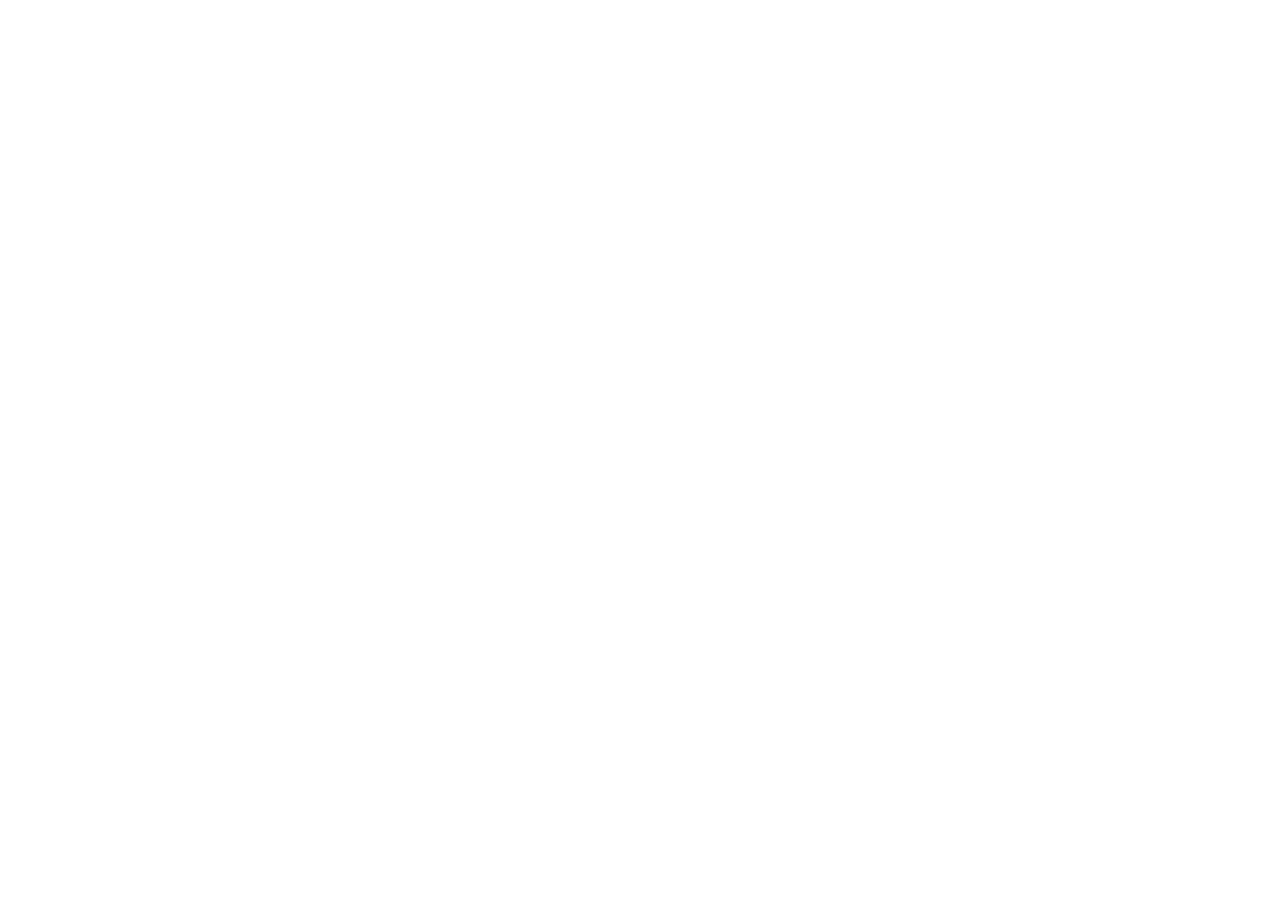
==== FAQS.html @ 1e5dca56 "first commit" ====
<!DOCTYPE html>
<html lang="en">
<head>
    <meta charset="UTF-8">
    <meta name="viewport" content="width=device-width, initial-scale=1.0">
    <title>Document</title>
</head>
<body>
    
</body>
</html>
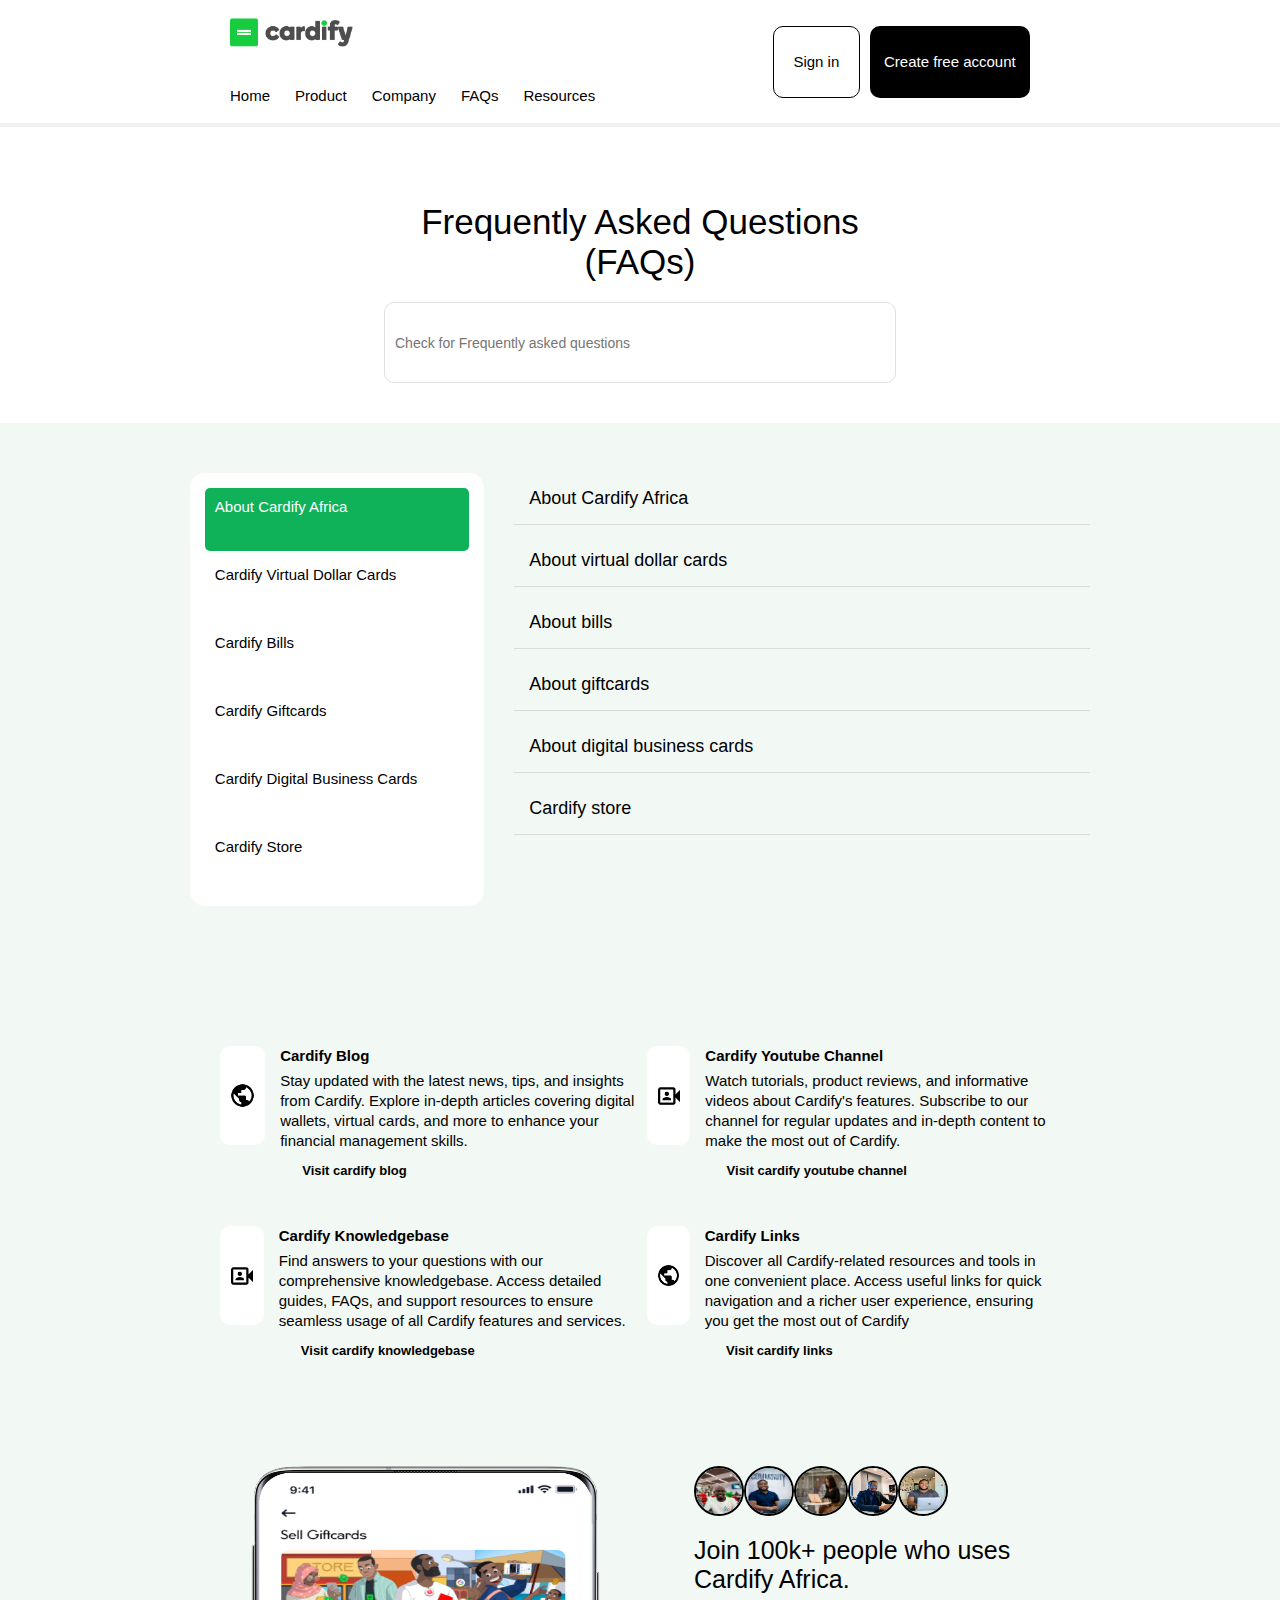
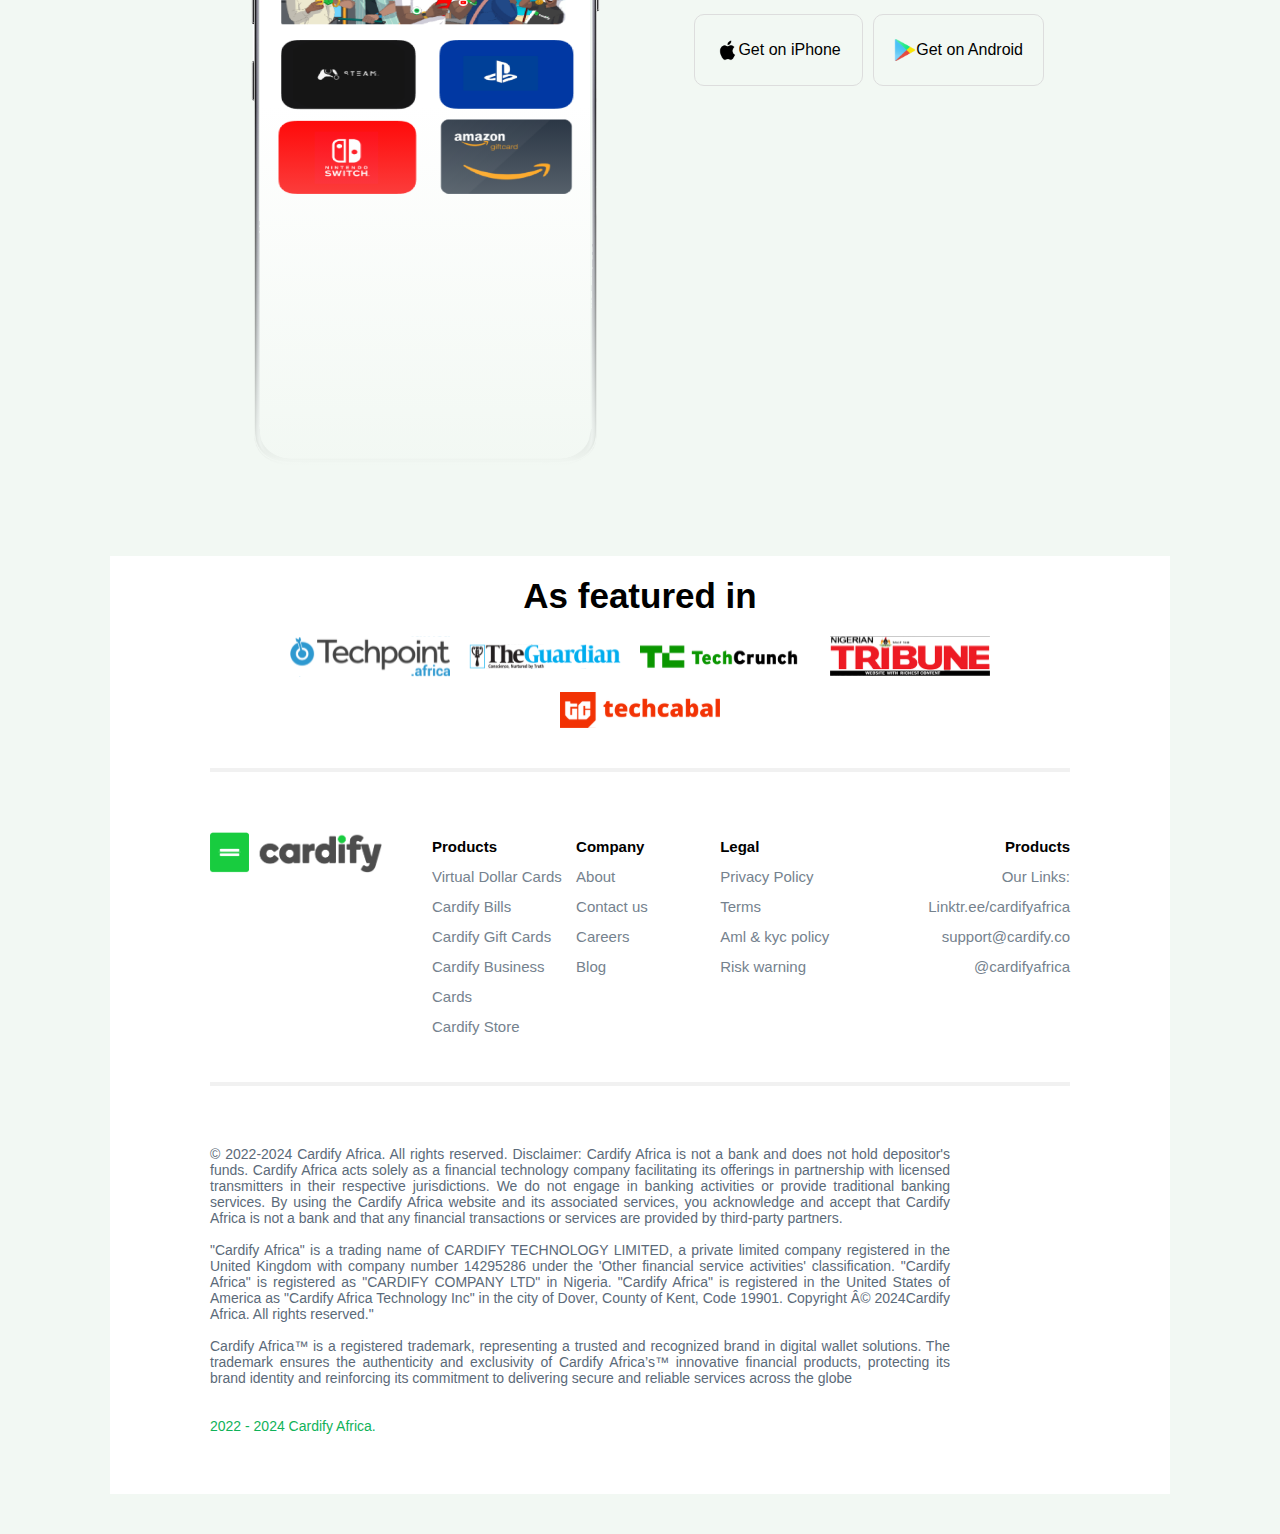
==== commit fb41dc4f: "first commit" ====
--- a/FAQS.html
+++ b/FAQS.html
@@ -1,11 +1,564 @@
 <!DOCTYPE html>
 <html lang="en">
+
 <head>
     <meta charset="UTF-8">
     <meta name="viewport" content="width=device-width, initial-scale=1.0">
-    <title>Document</title>
+    <title>Cardify</title>
+    <link rel="stylesheet" href="FAQS.css">
 </head>
+
 <body>
-    
+    <nav>
+        <div class="logos">
+            <img src="./CardifyLogo.png" alt="">
+            <div class="home">
+                <a href="index.html">Home</a>
+                <div class="dropdown">
+                    <a href="#">Product</a>
+                    <div class="dropdown-content">
+                        <div>
+                            <a href="dollarcard.html">
+                                <div class="dollars">
+                                    <!-- <img src="./float_5_dollar_card.png" alt=""> -->
+                                    <span>Dollar Cards</span>
+                                    Create & fund cards with NGN & USDT
+                                </div>
+                            </a>
+                            <div class="dollars">
+                                <!-- <img src="./float_5_dollar_card.png" alt=""> -->
+                                <span>Bills</span>
+                                Pay bills with NGN & USDT
+                            </div>
+                            <div class="dollars">
+                                <!-- <img src="./float_5_dollar_card.png" alt=""> -->
+                                <span>Gift Cards</span>
+                                Buy & sell unused gift cards
+                            </div>
+                        </div>
+                        <div class="drop2">
+                            <div class="dollars">
+                                <!-- <img src="./float_5_dollar_card.png" alt=""> -->
+                                <span>Digital Cards</span>
+                                Get a digital business card
+                            </div>
+                            <div class="dollars">
+                                <!-- <img src="./float_5_dollar_card.png" alt=""> -->
+                                <span>Cardify Cards</span>
+                                Buy tech gadgets on the go
+                            </div>
+                        </div>
+                    </div>
+
+                </div>
+                <a href="">Company</a>
+                <a href="FAQS.html">FAQs</a>
+                <a href="">Resources</a>
+            </div>
+        </div>
+        <div class="signin">
+            <a class="signin2" href="login.html">Sign in</a>
+            <a class="freeacc" href="register.html">Create free account</a>
+        </div>
+        <div class="lists">
+            <input type="checkbox" id="menuToggle">
+            <label for="menuToggle" class="menu-btn">&#9776;</label>
+            <div class="side-menu">
+                <label for="menuToggle" class="cancel-btn">&times;</label>
+                <ul>
+                    <li><a class="topic" href="index.html">Home</a></li>
+
+                    <li>
+                        <a class="topic" href="#">Product </a>
+                        <ul class="dropdown2">
+                            <a href="dollarcard.html">Dollar Cards</a>
+                            <a href="#">Digital Cards</a>
+                            <a href="#">BIlls</a>
+                            <a href="#">Cardify Store</a>
+                            <a href="#">Gift Cards</a>
+                        </ul>
+                    </li>
+
+                    <li>
+                        <a class="topic" href="#">Company</a>
+                        <ul class="dropdown2">
+                            <a href="#">About Us</a>
+                            <a href="#">Contact Cards</a>
+                            <a href="#">Career</a>
+                        </ul>
+                    </li>
+
+                    <li>
+                        <a class="topic" href="#">Resources</a>
+                    </li>
+
+                    <li><a href="faq.html">FAQ</a></li>
+
+                    <div class="signin1">
+                        <a class="signin3" href="login.html">Sign in</a>
+                        <a class="freeacc2" href="register.html">Create free account</a>
+                    </div>
+                </ul>
+            </div>
+        </div>
+    </nav>
+    <hr>
+    <section class="faq">
+        <p>
+            Frequently Asked Questions (FAQs)
+        </p>
+        <input type="text" placeholder="Check for Frequently asked questions">
+    </section>
+    <section class="accordionall">
+       
+        <div class="aboutcardify">
+            <div class="boxes">About Cardify Africa</div>
+            <div class="boxes2">Cardify Virtual Dollar Cards</div>
+            <div class="boxes2">Cardify Bills</div>
+            <div class="boxes2">Cardify Giftcards</div>
+            <div class="boxes2">Cardify Digital Business Cards</div>
+            <div class="boxes2">Cardify Store</div>
+        </div>
+        <div class="accordion">
+            <div class="accordion-item">
+                <input type="checkbox" id="accordion1">
+                <label for="accordion1" class="accordion-header">About Cardify Africa</label>
+                <hr>
+                <div class="accordion-content">
+                    <p>
+                        <span>What is Cardify Africa?</span> <br> <br>
+                        Cardify Africa is a digital wallet platform designed to help users manage their funds across
+                        various
+                        digital wallets. It aims to simplify spending across different fiat and digital currency
+                        wallets,
+                        offering flexibility and efficiency. Users can access Cardify Africa through its website at
+                        www.cardify.co (with extensions .ng, .africa, .com.ng) or by downloading the app from app stores
+                        by
+                        searching for "Cardify Africa." <br><br>
+                        <span>What products does Cardify Africa offer?</span> <br><br>
+                        Cardify Africa offers a range of products tailored to meet users' financial needs: <br>
+                        Cardify Virtual Dollar Cards: Users can create and fund virtual dollar cards with NGN and USDT,
+                        usable for international online purchases where debit cards are accepted.
+                        Cardify Bills: This system enables users to top up, pay bills, and purchase vouchers using NGN
+                        and
+                        USDT, supporting mobile top-ups, bill payments, and voucher purchases in various currencies.
+                        Cardify Gift Cards: Users can buy and sell unused gift cards on Cardify, using fiat and digital
+                        currencies to purchase digital gift cards usable at stores worldwide or to sell unused ones.
+                        Cardify Digital Business Cards: Simplify connectivity with Cardify Africa's digital business
+                        cards,
+                        allowing users to share their identity effortlessly.
+                        Cardify Store: Users can purchase tech gadgets like smartphones, laptops, AirPods, game
+                        consoles,
+                        and appliances at competitive prices using NGN and USDT. <br> <br>
+                        <span> How can I access Cardify Africa's services?</span> <br><br>
+                        You can access Cardify Africa through its website or by downloading the app from app stores.
+                        Once
+                        registered, you can explore and utilize its various products and services, including virtual
+                        dollar
+                        cards, bill payments, gift card transactions, digital business cards, and gadget purchases.
+                    </p>
+                </div>
+            </div>
+
+            <div class="accordion-item">
+                <input type="checkbox" id="accordion2">
+                <label for="accordion2" class="accordion-header">About virtual dollar cards</label>
+                <hr>
+                <div class="accordion-content">
+                    <p>
+                        <span>FAQs for Cardify Virtual Dollar Cards</span> <br><br>
+                        <span>1. What distinguishes Cardify Virtual Dollar Cards?</span> <br>
+                        Cardify Virtual Dollar Cards stand out as digital debit cards that users can create and fund
+                        with NGN and USDT. Offering basic dollar cards (Mastercard) and standard dollar cards (Visa),
+                        they facilitate international online purchases, ensuring seamless cross-border spending. <br>
+                        <br>
+                        <span>2. How do I obtain and fund Cardify Virtual Dollar Cards?</span> <br>
+                        Acquiring a Cardify Virtual Dollar Card is straightforward: log in to your Cardify Africa
+                        account, access the virtual cards section, and choose the desired card type (basic or standard).
+                        Subsequently, fund your virtual card using your NGN or USDT wallet balance. Once funded, your
+                        virtual card is ready for online transactions. <br><br>
+                        <span>3. Where can I utilize Cardify Virtual Dollar Cards?</span><br>
+                        Cardify Virtual Dollar Cards are widely accepted for international online purchases across
+                        various digital platforms, subscription services, and online stores. Whether shopping on global
+                        websites or subscribing to digital services, Cardify Virtual Dollar Cards ensure a convenient
+                        and secure payment experience. <br><br>
+                        <span>4. What security measures safeguard Cardify Virtual Dollar Cards?</span><br>
+                        Cardify Virtual Dollar Cards are protected by robust security measures, including encryption,
+                        multi-factor authentication, and real-time fraud monitoring. These measures are implemented to
+                        safeguard users' funds and personal information, enhancing security during online transactions.
+                        <br><br>
+                        <span>5. Can I manage and track transactions made with Cardify Virtual Dollar Cards?</span> <br>
+                        Certainly. Cardify Africa offers comprehensive transaction management tools, enabling users to
+                        monitor and track all transactions made with their Virtual Dollar Cards. This transparency
+                        fosters better financial management and enhances user control. <br><br>
+                        <span>6. What does Cardify do?</span> <br>
+                        Cardify is a digital wallet platform that enables users to manage their funds across various
+                        digital wallets. It aims to streamline spending across different fiat and digital currency
+                        wallets, providing flexibility and efficiency in financial transactions. <br><br>
+                        <span>7. Can I get a virtual dollar card in Nigeria?</span> <br>
+                        Yes, Cardify Virtual Dollar Cards are available to users in Nigeria. Users can create and fund
+                        these cards using NGN and USDT, making them a convenient option for cross-border transactions.
+                        <br> <br>
+                        <span>8. Which Nigerian bank has virtual card?</span> <br>
+                        Cardify Virtual Dollar Cards are not affiliated with specific Nigerian banks. They are digital
+                        debit cards provided by Cardify Africa, allowing users to make international online purchases.
+                        <br><br>
+                        <span>9. Top Virtual Dollar Cards in Nigeria?</span> <br>
+                        Cardify Virtual Dollar Cards are among the top choices for users in Nigeria seeking convenient
+                        and secure cross-border spending solutions. <br><br>
+                        <span>10. Which virtual dollar card works in Nigeria?</span> <br>
+                        Cardify Virtual Dollar Cards are designed to work seamlessly in Nigeria, enabling users to make
+                        international online purchases and manage their funds with ease. <br><br>
+                        <span>What virtual card can be funded with USDT?</span> <br>
+                        Cardify Virtual Dollar Cards can be funded with USDT, providing users with the flexibility to
+                        utilize their cryptocurrency holdings for online transactions.
+                    </p>
+                </div>
+            </div>
+
+            <div class="accordion-item">
+                <input type="checkbox" id="accordion3">
+                <label for="accordion3" class="accordion-header">About bills</label>
+                <hr>
+                <div class="accordion-content">
+                    <p>
+                        <span>FAQs for Cardify Bills</span> <br><br>
+                        <span>1. What is Cardify Bills?</span><br>
+                        Cardify Bills is a convenient system that allows users to top up, pay bills, and purchase
+                        vouchers using NGN and USDT. It supports mobile top-ups, bill payments, and voucher purchases in
+                        various currencies, providing users with a flexible financial management solution. <br><br>
+                        <span>2. How do I access Cardify Bills?</span><br>
+                        Accessing Cardify Bills is easy: log in to your Cardify Africa account and navigate to the Bills
+                        section. From there, you can explore the available options for topping up, paying bills, and
+                        purchasing vouchers using your NGN or USDT wallet balance. <br><br>
+                        <span>3. Where can I use Cardify Bills? </span><br>
+                        Cardify Bills enables users to make cross-border payments and transactions, including mobile
+                        top-ups, bill payments, and voucher purchases, using NGN, USD, Ghana Cedis, and other listed
+                        wallets. This flexibility allows users in Nigeria and across Africa to manage their finances
+                        conveniently. <br><br>
+                        <span>4. What security measures protect Cardify Bills transactions?</span><br>
+                        Cardify Bills transactions are safeguarded by stringent security measures, including encryption,
+                        multi-factor authentication, and real-time fraud monitoring. These measures are in place to
+                        ensure the security of users' funds and personal information during financial transactions.
+                        <br><br>
+                        <span>5. Can I track and manage transactions made with Cardify Bills?</span> <br>
+                        Yes, Cardify Africa provides robust transaction management tools, allowing users to monitor and
+                        track all transactions made through Cardify Bills. This transparency empowers users to manage
+                        their finances effectively and keep track of their spending habits. <br><br>
+                        <span>6. What currencies are supported by Cardify Bills?</span> <br>
+                        Cardify Bills supports multiple currencies, including NGN, USD, Ghana Cedis, and other listed
+                        wallets. This broad currency support enables users to make payments and transactions across
+                        different regions and currencies seamlessly.
+                    </p>
+                </div>
+            </div>
+            <div class="accordion-item">
+                <input type="checkbox" id="accordion4">
+                <label for="accordion4" class="accordion-header">About giftcards</label>
+                <hr>
+                <div class="accordion-content">
+                    <p>
+                        <span>FAQs for Cardify Gift Cards</span><br><br>
+                        <span>1. Which gift cards are available in Nigeria?</span> <br>
+                        Cardify Gift Cards offer a variety of digital gift cards that are usable in Nigeria and
+                        worldwide. These include popular options like Amazon, iTunes, Google Play, and more, providing
+                        users with a wide range of choices for their gifting needs. <br><br>
+                        <span>2. Which gift card has the highest value in Nigeria?</span> <br>
+                        The value of gift cards can vary depending on the retailer and denomination. However, gift cards
+                        from major retailers like Amazon, iTunes, and Google Play typically offer higher denominations,
+                        making them popular choices for those seeking gift cards with higher values in Nigeria. <br><br>
+                        <span>3. How can I sell gift cards in Nigeria?</span> <br>
+                        Selling gift cards in Nigeria is easy with Cardify. Simply log in to your Cardify Africa
+                        account, navigate to the Gift Cards section, and follow the prompts to list your gift cards for
+                        sale. Once listed, interested buyers can purchase your gift cards directly through the platform.
+                        <br><br>
+                        <span>4. What is the best website to sell gift cards in Nigeria? </span><br>
+                        Cardify Africa is a leading platform for buying and selling gift cards in Nigeria. With its
+                        user-friendly interface, secure transactions, and competitive rates, it is the preferred choice
+                        for many individuals looking to sell gift cards online in Nigeria. <br><br>
+                        <span>5. How much is a $100 gift card in Nigerian currency?</span> <br>
+                        The value of a $100 gift card in Nigerian currency depends on the current exchange rate. Users
+                        can check the latest exchange rates on Cardify Africa or other currency conversion websites to
+                        determine the equivalent value in Nigerian currency.
+                    </p>
+                </div>
+            </div>
+            <div class="accordion-item">
+                <input type="checkbox" id="accordion5">
+                <label for="accordion5" class="accordion-header">About digital business cards</label>
+                <hr>
+                <div class="accordion-content">
+                    <p>
+                        <span>FAQs for Cardify Business Cards</span> <br><br>
+                        <span>1. What are Cardify Digital Business Cards?</span><br>
+                        Cardify Digital Business Cards are modern alternatives to traditional paper business cards. They
+                        are digital representations of your professional identity, easily shareable via email, text, or
+                        QR code. <br><br>
+                        <span>2. How do Cardify Digital Business Cards work?</span> <br>
+                        With Cardify Digital Business Cards, you can create a personalized digital card with your
+                        contact details, social media links, and company information. You can then share your card with
+                        potential clients or business contacts digitally, allowing for seamless networking and
+                        communication. <br><br>
+                        <span>3. What are the benefits of using Cardify Digital Business Cards?</span><br>
+                        Cardify Digital Business Cards offer several advantages over traditional paper cards, including
+                        eco-friendliness, unlimited sharing capabilities, real-time updates, and multimedia integration
+                        (such as videos and links). <br><br>
+                        <span>4. How can I create my Cardify Digital Business Card?</span> <br>
+                        Creating your Cardify Digital Business Card is simple. Sign up for a Cardify account, choose a
+                        template, customize your card with your information and branding, and save it. Your digital card
+                        is then ready to be shared with others. <br><br>
+                        <span>5. Can I track who views my Cardify Digital Business Card?</span> <br>
+                        Yes, Cardify provides analytics tools that allow you to track who views your digital business
+                        card, how often it's viewed, and which contact details are accessed the most. This valuable data
+                        can help you gauge the effectiveness of your networking efforts. <br><br>
+                        <span>6. Are Cardify Digital Business Cards compatible with all devices?</span> <br>
+                        Yes, Cardify Digital Business Cards are designed to be compatible with all devices, including
+                        smartphones, tablets, laptops, and desktop computers. Recipients can view and save your card on
+                        any device with internet access. <br><br>
+                        <span>7. Can I update my Cardify Digital Business Card after creating it?</span> <br>
+                        Absolutely. One of the main advantages of digital business cards is their ability to be easily
+                        updated. With Cardify, you can edit and update your digital card at any time, ensuring that your
+                        contacts always have access to your most current information. <br><br>
+                        <span>8. Are Cardify Digital Business Cards secure? </span><br>
+                        Yes, Cardify Digital Business Cards are secure. Your information is encrypted and stored
+                        securely on Cardify's servers. Additionally, you have control over who you share your card with,
+                        ensuring that your contact details remain private. <br><br>
+                        <span>9. Can I integrate my Cardify Digital Business Card with my CRM software?</span> <br>
+                        Yes, Cardify offers integration with popular CRM (Customer Relationship Management) software,
+                        allowing you to seamlessly import contact information from your digital business cards into your
+                        CRM system. This streamlines your lead management process and improves efficiency.
+                    </p>
+                </div>
+            </div>
+            <div class="accordion-item">
+                <input type="checkbox" id="accordion6">
+                <label for="accordion6" class="accordion-header">Cardify store</label>
+                <hr>
+                <div class="accordion-content">
+                    <p>
+                        <span>FAQs for Cardify Store</span> <br><br>
+                        <span>1. What is Cardify Store?</span>
+                        Cardify Store is an online marketplace where users can purchase a variety of tech gadgets,
+                        including smartphones, laptops, AirPods, game consoles, and appliances. <br><br>
+                        <span>2. How does Cardify Store work?</span> <br>
+                        Cardify Store allows users to browse through a curated selection of tech gadgets available for
+                        purchase. Users can select the desired items, add them to their cart, and proceed to checkout.
+                        Payment can be made using NGN (Nigerian Naira) or USDT (Tether cryptocurrency) directly within
+                        the app. <br><br>
+                        <span>3. What are the benefits of shopping on Cardify Store?</span><br>
+                        Cardify Store offers competitive prices on a wide range of tech gadgets, providing users with
+                        access to quality products at affordable rates. Additionally, users can make payment using
+                        either NGN or USDT, providing flexibility and convenience. <br><br>
+                        <span>4. Are the products on Cardify Store authentic?</span><br>
+                        Yes, Cardify Store partners with reputable suppliers and manufacturers to ensure that all
+                        products sold on the platform are authentic and of high quality. Users can shop with confidence,
+                        knowing that they are purchasing genuine tech gadgets. <br><br>
+                        <span>5. How can I track my order from Cardify Store?</span>
+                        After placing an order on Cardify Store, users can track their order status through the app.
+                        Once the order is shipped, users will receive a tracking number that can be used to monitor the
+                        delivery status of their package. <br><br>
+                        <span>6. Can I return or exchange items purchased from Cardify Store?</span> <br>
+                        Yes, Cardify Store has a return and exchange policy in place. Users can initiate a return or
+                        exchange request within a specified period after receiving their order, provided that the item
+                        is unused and in its original condition. <br><br>
+                        <span>7. Is there a warranty on products purchased from Cardify Store?</span><br>
+                        Yes, most products purchased from Cardify Store come with a manufacturer's warranty, which
+                        covers defects in materials and workmanship. Users can contact Cardify's customer support for
+                        assistance with warranty claims or product issues. <br><br>
+                        <span>8. How does Cardify Store ensure payment security?</span> <br>
+                        Cardify Store employs advanced encryption and security measures to protect users' payment
+                        information. Payment can be made securely using NGN or USDT directly within the app, providing
+                        users with peace of mind during transactions. <br><br>
+                        <span>9. Can I purchase items from Cardify Store outside of Nigeria?</span> <br>
+                        Currently, Cardify Store is available for users within Nigeria. However, the platform may expand
+                        its availability to other regions in the future. Users outside of Nigeria can stay updated on
+                        Cardify's announcements for any developments regarding international expansion.
+                    </p>
+                </div>
+            </div>
+        </div>
+    </section>
+    <section class="page5">
+        <div>
+            <div class="blogall">
+                <div class="blogpics">
+                    <img src="./public_24dp_000000_FILL0_wght400_GRAD0_opsz24.png" alt="">
+                </div>
+                <div class="blog">
+                    <b>Cardify Blog</b>
+                    Stay updated with the latest news, tips, and insights from
+                    Cardify. Explore in-depth articles covering digital wallets,
+                    virtual cards, and more to enhance your financial management skills.
+                    <div class="bloglink">
+                        <img src="./subdirectory_arrow_right_24dp_000000_FILL0_wght400_GRAD0_opsz24.png" alt="">
+                        <b>Visit cardify blog</b>
+                    </div>
+                </div>
+            </div>
+            <div class="blogall">
+                <div class="blogpics">
+                    <img src="./video_camera_front_24dp_000000_FILL0_wght400_GRAD0_opsz24.png" alt="">
+                </div>
+                <div class="blog">
+                    <b>Cardify Knowledgebase</b>
+                    Find answers to your questions with our comprehensive knowledgebase.
+                    Access detailed guides, FAQs, and support resources to
+                    ensure seamless usage of all Cardify features and services.
+                    <div class="bloglink">
+                        <img src="./subdirectory_arrow_right_24dp_000000_FILL0_wght400_GRAD0_opsz24.png" alt="">
+                        <b>Visit cardify knowledgebase</b>
+                    </div>
+                </div>
+            </div>
+        </div>
+        <div>
+            <div class="blogall">
+                <div class="blogpics">
+                    <img src="./video_camera_front_24dp_000000_FILL0_wght400_GRAD0_opsz24.png" alt="">
+                </div>
+                <div class="blog">
+                    <b>Cardify Youtube Channel</b>
+                    Watch tutorials, product reviews, and informative videos about Cardify's
+                    features. Subscribe to our channel for regular updates
+                    and in-depth content to make the most out of Cardify.
+                    <div class="bloglink">
+                        <img src="./subdirectory_arrow_right_24dp_000000_FILL0_wght400_GRAD0_opsz24.png" alt="">
+                        <b>Visit cardify youtube channel</b>
+                    </div>
+                </div>
+            </div>
+            <div class="blogall">
+                <div class="blogpics">
+                    <img src="./public_24dp_000000_FILL0_wght400_GRAD0_opsz24.png" alt="">
+                </div>
+                <div class="blog">
+                    <b>Cardify Links</b>
+                    Discover all Cardify-related resources and tools in one convenient
+                    place. Access useful links for quick navigation and a richer user
+                    experience, ensuring you get the most out of Cardify
+                    <div class="bloglink">
+                        <img src="./subdirectory_arrow_right_24dp_000000_FILL0_wght400_GRAD0_opsz24.png" alt="">
+                        <b>Visit cardify links</b>
+                    </div>
+                </div>
+            </div>
+        </div>
+    </section>
+    <section class="page6">
+        <div class="transphone">
+            <img src="./phone-i2.png" alt="">
+        </div>
+        <div class="transparent">
+            <div class="people">
+                <img src="./image_1.jpeg" alt="">
+                <img src="./image_2.jpeg" alt="">
+                <img src="./image_3.jpeg" alt="">
+                <img src="./image_4.jpeg" alt="">
+                <img src="./image_5.jpeg" alt="">
+            </div>
+            <p class="transp">Join 100k+ people who uses Cardify Africa.</p>
+            <div class="allapps">
+                <div class="app">
+                    <img src="./apple-icon (2).png" alt="">
+                    <p>Get on iPhone</p>
+                </div>
+                <div class="app">
+                    <img src="./playstore-icon.png" alt="">
+                    <p>Get on Android</p>
+                </div>
+            </div>
+        </div>
+
+    </section>
+    <section class="page7">
+        <div class="asfeatured">
+            <h2>As featured in</h2>
+            <div class="companies">
+                <img src="./techPointAfrica.svg" alt="">
+                <img src="./theGuardian.svg" alt="">
+                <img src="./techCrunch.svg" alt="">
+                <img src="./businessDay.png" alt="">
+                <img src="./nigeriaTribune.svg" alt="">
+                <img src="./techCabal.svg" alt="">
+            </div>
+            <hr>
+            <div class="footer">
+                <div class="logoss">
+                    <img src="./CardifyLogo.png" alt="">
+                    <img src="./Cardify-Audit-Cut.jpg" alt="">
+                </div>
+                <div class="footerlinks">
+                    <b>Products</b>
+                    <a href="">Virtual Dollar Cards</a>
+                    <a href="">Cardify Bills</a>
+                    <a href="">Cardify Gift Cards</a>
+                    <a href="">Cardify Business <br>Cards</a>
+                    <a href="">Cardify Store</a>
+                </div>
+                <div class="footerlinks">
+                    <b>Company</b>
+                    <a href="">About</a>
+                    <a href="">Contact us</a>
+                    <a href="">Careers</a>
+                    <a href="">Blog</a>
+                </div>
+                <div class="footerlinks">
+                    <b>Legal</b>
+                    <a href="">Privacy Policy</a>
+                    <a href="">Terms</a>
+                    <a href="">Aml & kyc policy</a>
+                    <a href="">Risk warning</a>
+                </div>
+                <div class="footerlinks2">
+                    <b>Products</b>
+                    <a href="">Our Links: Linktr.ee/cardifyafrica</a>
+                    <a href="">support@cardify.co</a>
+                    <a href="">@cardifyafrica</a>
+                </div>
+            </div>
+            <hr>
+            <div class="aboutus">
+                <div class="firstus">
+                    <p>
+                        © 2022-2024 Cardify Africa. All rights reserved. Disclaimer: Cardify Africa is not a bank and
+                        does not
+                        hold depositor's funds. Cardify Africa acts solely as a financial technology company
+                        facilitating its
+                        offerings in partnership with licensed transmitters in their respective jurisdictions. We do not
+                        engage
+                        in banking activities or provide traditional banking services. By using the Cardify Africa
+                        website and
+                        its associated services, you acknowledge and accept that Cardify Africa is not a bank and that
+                        any
+                        financial transactions or services are provided by third-party partners. <br><br>
+
+                        "Cardify Africa" is a trading name of CARDIFY TECHNOLOGY LIMITED, a private limited company
+                        registered
+                        in the United Kingdom with company number 14295286 under the 'Other financial service
+                        activities'
+                        classification. "Cardify Africa" is registered as "CARDIFY COMPANY LTD" in Nigeria. "Cardify
+                        Africa" is
+                        registered in the United States of America as "Cardify Africa Technology Inc" in the city of
+                        Dover,
+                        County of Kent, Code 19901.
+                        Copyright Â© 2024Cardify Africa. All rights reserved."<br><br>
+
+                        Cardify Africa™ is a registered trademark, representing a trusted and recognized brand in
+                        digital wallet
+                        solutions. The trademark ensures the authenticity and exclusivity of Cardify Africa’s™
+                        innovative
+                        financial products, protecting its brand identity and reinforcing its commitment to delivering
+                        secure
+                        and reliable services across the globe
+                    </p><br><br>
+                    <p class="aboutusyear">2022 - 2024 Cardify Africa.</p>
+                </div>
+                <div class="review">
+                    <img src="./ScreenShot Tool -20240918123813.png" alt="">
+                </div>
+            </div>
+        </div>
+    </section>
 </body>
+
 </html>--- a/FAQS.css
+++ b/FAQS.css
@@ -0,0 +1,907 @@
+* {
+    padding: 0;
+    margin: 0;
+    box-sizing: border-box;
+    /* outline: 1px solid black;        */
+    font-family: 'U8-Regular', Tahoma, Verdana, sans-serif;
+}
+
+body {
+    display: flex;
+    flex-wrap: wrap;
+    flex-direction: column;
+    min-height: 100vh;
+}
+
+::-webkit-scrollbar {
+    width: 6px;
+}
+
+::-webkit-scrollbar-thumb {
+    background-color: rgb(16, 178, 89);
+    border-radius: 10px;
+}
+
+::-webkit-scrollbar-track {
+    background-color: #dadada;
+}
+
+nav {
+    display: flex;
+    min-height: 10vh;
+    /* flex-wrap: wrap; */
+    justify-content: space-around;
+    align-items: center;
+    padding: 18px 230px;
+    background-color: transparent;
+    width: 100%;
+    gap: 50px;
+}
+
+.logos {
+    display: flex;
+    flex-wrap: wrap;
+    align-items: center;
+    gap: 40px;
+}
+
+.logos img {
+    width: 25%;
+    /* max-width: 100%; */
+    /* height: auto; */
+}
+
+.home {
+    display: flex;
+    gap: 25px;
+}
+
+.home a {
+    text-decoration: none;
+    color: black;
+    font-size: 15px;
+}
+
+.signin {
+    display: flex;
+    justify-content: center;
+    align-items: center;
+    text-align: center;
+    gap: 10px;
+    margin-right: 20px;
+    width: 50%;
+    /* height: 10vh; */
+    font-size: 15px;
+}
+
+.signin2 {
+    width: 45%;
+    text-decoration: none;
+    border: 1px solid;
+    border-radius: 10px;
+    color: black;
+    height: 8vh;
+    display: flex;
+    align-items: center;
+    justify-content: center;
+    text-align: center;
+}
+
+.freeacc {
+    width: 215px;
+    text-decoration: none;
+    border-radius: 10px;
+    background-color: black;
+    color: white;
+    height: 8vh;
+    display: flex;
+    align-items: center;
+    justify-content: center;
+}
+
+.dropdown {
+    position: relative;
+    display: inline-block;
+}
+
+.dropdown-content {
+    width: 500px;
+    /* height: 30vh; */
+    background-color: white;
+    left: -258px;
+    top: 35px;
+    padding: 30px 30px;
+    border-radius: 20px;
+    z-index: 100;
+    position: absolute;
+    display: none;
+    gap: 20px;
+    transition: max-height 0.1s ease-out, padding 0.1s ease-out;
+}
+
+.dropdown a {
+    /* padding-bottom: 40px; */
+}
+
+.dropdown:focus-within .dropdown-content {
+    display: flex;
+}
+
+.dollars {
+    font-size: 14px;
+    display: flex;
+    flex-direction: column;
+    width: 90%;
+    /* margin: 10px; */
+    margin-bottom: 18px;
+    /* border: 1px solid; */
+}
+
+.dollars:hover {
+    background-color: rgb(249, 249, 249);
+    cursor: pointer;
+    border-radius: 10px;
+}
+
+.dollars span {
+    font-weight: 600;
+}
+
+.drop2 .dollars {
+    margin-bottom: 33px;
+    width: 220px;
+    /* width: 400px; */
+}
+.lists{
+    display: none;
+    /* width: 50%; */
+    height: 30px;
+    /* border: 1px solid; */
+}
+.menu-btn {
+    color: black;
+    padding: 10px 20px;
+    cursor: pointer;
+    /* position: fixed; */
+    top: 10px;
+    right: 10px;
+    /* z-index: 1000; */
+    border-radius: 4px;
+    user-select: none;
+}
+.menu-btn:hover{
+    background-color:  rgb(6,155,64);
+    color: white;
+}
+.topic{
+    font-size: 18px;
+}
+#menuToggle {
+    display: none;
+}
+
+.side-menu {
+    position: fixed;
+    top: 0;
+    left: -600px;
+    min-width: 350px;
+    width: max-content;
+    height: 100%;
+    background-color: white;
+    padding-top: 40px;
+    transition: left 0.3s ease;
+    box-shadow: 2px 0 5px rgba(0, 0, 0, 0.2);
+    z-index: 999;
+}
+
+/* Slide-in effect when the checkbox is checked */
+#menuToggle:checked+.menu-btn+.side-menu {
+    left: 0;
+}
+
+/* Cancel Button */
+.cancel-btn {
+    position: absolute;
+    top: 15px;
+    right: 15px;
+    font-size: 24px;
+    cursor: pointer;
+    color: black;
+}
+.cancel-btn:hover{
+    color: rgb(6,155,64);
+}
+
+.side-menu ul {
+    list-style-type: none;
+    padding: 0;
+}
+
+.side-menu ul li {
+    padding: 15px;
+    border-bottom: 1px solid #ddd;
+}
+.dropdown2 li{
+    border-bottom: 1px solid white;
+}
+
+.side-menu ul li a {
+    color: black;
+    text-decoration: none;
+    display: block;
+    padding: 10px 20px;
+    transition: background 0.3s;
+    width: 100%;
+}
+
+.side-menu ul li a:hover {
+    color: rgb(6,155,64);
+}
+
+.dropdown2 {
+    display: none;
+    padding-left: 20px;
+}
+
+.side-menu ul li a:focus-within+.dropdown2,
+.side-menu ul li:focus-within .dropdown2 {
+    display: block;
+}
+
+.signin1 {
+    display: flex;
+    flex-direction: column;
+    justify-content: center;
+    align-items: center;
+    text-align: center;
+    gap: 10px;
+    margin-top: 30px;
+    font-size: 15px;
+    padding: 10px;
+}
+
+.signin3 {
+    width: 100%;
+    text-decoration: none;
+    border: 1px solid;
+    border-radius: 10px;
+    color: black;
+    height: 9vh;
+    display: flex;
+    align-items: center;
+    justify-content: center;
+    text-align: center;
+}
+
+.freeacc2 {
+    width: 100%;
+    text-decoration: none;
+    border-radius: 10px;
+    background-color: black;
+    color: white;
+    height: 9vh;
+    display: flex;
+    align-items: center;
+    justify-content: center;
+}
+.content {
+    padding-left: 20px;
+}
+
+.content h1 {
+    margin-bottom: 10px;
+}
+
+.content p {
+    font-size: 18px;
+    line-height: 1.6;
+}
+
+@media (max-width: 768px) {
+    .menu-btn {
+        font-size: 20px;
+        padding: 8px 16px;
+    }
+    .side-menu ul li {
+        padding: 10px;
+    }
+
+    .cta-btn {
+        font-size: 16px;
+        padding: 8px 0;
+    }
+}
+
+@media (max-width: 480px) {
+    .menu-btn {
+        font-size: 18px;
+        padding: 6px 12px;
+    }
+
+    .side-menu {
+        min-width: 100%;
+    }
+
+    .side-menu ul li {
+        padding: 8px;
+    }
+
+    .cta-btn {
+        font-size: 14px;
+        padding: 6px 0;
+    }
+    .logos img{
+       min-width: 60%;
+       margin-left: -30px;
+    }
+}
+@media (max-width: 990px) {
+    .signin {
+        flex-direction: column;
+        /* Stack signin buttons */
+        gap: 10px;
+        /* Space between buttons */
+        display: none;
+    }
+    .home{
+        display: none;
+    }
+    .lists{
+        display: flex;
+        justify-content: center;
+        align-items: center;
+
+    }
+}
+@media (max-width: 1115px) {
+    nav {
+        padding: 18px 50px;
+    }
+    .page1 {
+        padding: 0px 0%;
+    }
+}
+
+hr {
+    background-color: rgb(241, 241, 241);
+    border: none;
+    height: 4px;
+}
+
+/*///////////////////////////////////////////////*/
+
+.faq {
+    display: flex;
+    flex-direction: column;
+    justify-content: center;
+    text-align: center;
+    align-items: center;
+    margin-top: 35px;
+    max-width: 100%;
+}
+
+.faq p {
+    width: 35%;
+    font-size: 35px;
+    margin-bottom: 20px;
+}
+
+.faq input {
+    border: 1px solid rgb(224, 224, 224);
+    padding: 10px;
+    height: 9vh;
+    width: 40%;
+    font-size: 14px;
+    border-radius: 10px;
+}
+
+.faq input:focus {
+    outline: none;
+    border: 1px solid rgb(16, 178, 89);
+}
+@media (max-width: 768px) {
+    .page5 {
+        padding: 50px 30px;
+    }
+    .blogall {
+        width: 100%;
+    }
+    .accordionall{
+        flex-direction: column;
+    }
+    .accordion{
+        width: 0;
+        min-width: 100%;
+        padding: 20px;
+    }
+    .aboutcardify{
+        display: flex;
+        justify-content: center;
+        align-items: center;
+        flex-wrap: wrap;
+    }
+
+}
+
+@media (max-width: 1115px) {
+    .faq {
+        padding: 50px 30px;
+    }
+    .faq p{
+        width: 100%;
+    }
+    .faq input{
+        width: 65%;
+    }
+    .accordionall{
+        padding: 0px 0px;
+        /* border: 1px solid red; */
+    }
+
+}
+/* @media (max-width: 1090px) {
+    .aboutcardify{
+        width: 50%;
+    }
+} */
+
+/*////////////////////////////////*/
+
+.accordionall {
+    background-color: rgb(242, 248, 243);
+    padding: 50px 0px;
+    padding-bottom: 10px;
+    display: flex;
+    justify-content: center;
+    gap: 30px;
+    max-width: 100%;
+}
+
+.aboutcardify {
+    height: fit-content;
+    /* width: 23%; */
+    min-width: 23%;
+    /* max-width: 100%; */
+    background-color: white;
+    border-radius: 15px;
+    padding: 15px;
+    /* display: flex; */
+    gap: 5px;
+    /* align-items: center; */
+}
+.boxes {
+    /* max-width: 100%; */
+    height: 7vh;
+    font-size: 15px;
+    color: white;
+    border-radius: 5px;
+    background-color: rgb(16, 178, 89);
+    padding: 10px;
+    cursor: pointer;
+}
+
+.boxes2 {
+    /* max-width: 100%; */
+    margin-top: 5px;
+    height: 7vh;
+    font-size: 15px;
+    color: black;
+    border-radius: 5px;
+    background-color: transparent;
+    padding: 10px;
+    cursor: pointer;
+}
+
+.boxes2:hover {
+    background-color: rgb(217, 250, 232);
+    color: rgb(16, 178, 89);
+}
+
+.accordion {
+    width: 45%;
+    /* margin: 0 auto; */
+}
+
+.accordion-item {
+    margin-bottom: 10px;
+}
+
+.accordion-item hr {
+    height: 1px;
+    background-color: rgb(218, 218, 218);
+}
+
+.accordion-header {
+    display: block;
+    color: black;
+    padding: 15px;
+    cursor: pointer;
+    font-size: 18px;
+}
+
+.accordion-content p span {
+    color: black;
+}
+
+.accordion-content {
+    max-height: 0;
+    overflow: hidden;
+    transition: max-height 0.1s ease-out, padding 0.1s ease-out;
+    padding: 0 15px;
+    color: rgb(62, 76, 89);
+    text-align: justify;
+}
+
+.accordion-content::-webkit-scrollbar {
+    width: 0px;
+}
+
+.accordion-item input[type="checkbox"] {
+    display: none;
+}
+
+.accordion-item input[type="checkbox"]:checked~.accordion-content {
+    max-height: 80vh;
+    overflow-y: auto;
+    padding: 15px;
+}
+
+/*//////////////////////////////////////*/
+
+.page5 {
+    background-color: rgb(242, 248, 243);
+    padding: 130px 220px;
+    padding-bottom: 10px;
+    display: flex;
+    justify-content: center;
+    /* gap: 50px; */
+    width: 100%;
+
+}
+
+.blogall {
+    display: flex;
+    justify-content: center;
+    /* border: 1px solid; */
+    gap: 15px;
+    /* width: 100%; */
+    max-width: 100%;
+    margin-bottom: 50px;
+}
+
+.blog {
+    font-size: 15px;
+    display: flex;
+    flex-direction: column;
+    line-height: 20px;
+}
+
+.blog b {
+    font-size: 15px;
+    margin-bottom: 5px;
+}
+
+.blogpics {
+    background-color: white;
+    /* padding: 15px; */
+    width: 35%;
+    max-width: 100%;
+    max-height: 11vh;
+    display: flex;
+    justify-content: center;
+    align-items: center;
+    border-radius: 10px;
+}
+
+.blogpics img {
+    /* width: 60%; */
+    max-width: 60%;
+}
+
+.bloglink {
+    display: flex;
+    align-items: center;
+    margin-top: 10px;
+    cursor: pointer;
+}
+
+.bloglink b {
+    font-size: 13px;
+    margin-bottom: -5px;
+}
+
+.bloglink img {
+    width: 6%;
+    max-width: 100%;
+    height: auto;
+}
+
+@media (max-width: 768px) {
+    .page5 {
+        flex-direction: column;
+        padding: 50px 30px;
+    }
+
+    .blogall {
+        width: 100%;
+    }
+}
+
+@media (max-width: 1115px) {
+    .page5 {
+        padding: 50px 30px;
+    }
+}
+
+/*//////////////////////////////*/
+
+.page6 {
+    background-color: rgb(242, 248, 243);
+    padding: 50px 220px;
+    display: flex;
+    justify-content: center;
+    gap: 80px;
+    max-width: 100%;
+    /* margin: auto; */
+}
+
+.transphone {
+    width: 45%;
+    max-width: 450px;
+    display: flex;
+    justify-content: center;
+    position: relative;
+    /* height: 700px; */
+}
+
+.transphone::after {
+    content: "";
+    position: absolute;
+    bottom: 0;
+    left: 0;
+    width: 100%;
+    height: 60%;
+    background: linear-gradient(to bottom, rgba(255, 255, 255, 0), rgba(242, 248, 243));
+    pointer-events: none;
+}
+
+.transphone img {
+    /* width: 350px; */
+    max-width: 350px;
+    min-width: 350px;
+    height: 600px;
+}
+
+.transparent {
+    /* width: 35%; */
+    max-width: 350px;
+}
+
+.transp {
+    font-size: 25px;
+    margin-top: 20px;
+    margin-bottom: 20px;
+}
+
+.people {
+    display: flex;
+}
+
+.people img {
+    border-radius: 50%;
+    /* width: 15%; */
+    /* width: 50px; */
+    min-width: 50px;
+    /* max-width: 50px; */
+    height: 50px;
+    border: 2px solid;
+    max-width: 100%;
+}
+
+.allapps {
+    display: flex;
+    gap: 10px;
+}
+
+.app {
+    display: flex;
+    align-items: center;
+    justify-content: center;
+    border: 1px solid rgb(221, 221, 221);
+    height: 8vh;
+    border-radius: 10px;
+    cursor: pointer;
+}
+
+.app img {
+    width: 13%;
+    max-width: 100%;
+    height: auto;
+    object-fit: cover;
+    image-rendering: crisp-edges;
+}
+
+@media (max-width: 768px) {
+    .page6 {
+        flex-direction: column-reverse;
+        /* margin: auto; */
+        justify-content: center;
+        align-items: center;
+        gap: 10px;
+    }
+    .people{
+        justify-content: center;
+    }
+    .transp{
+        text-align: center;
+    }
+}
+
+@media (max-width: 1115px) {
+    .page6 {
+        padding: 0px 0px;
+    }
+}
+
+.page7 {
+    background-color: rgb(242, 248, 243);
+    /* padding: 0px 220px; */
+    display: flex;
+    flex-wrap: wrap;
+    justify-content: center;
+    gap: 80px;
+    max-width: 100%;
+}
+
+.asfeatured {
+    /* width: 100%; */
+    max-width: 100%;
+    margin: 40px 110px;
+    padding: 20px 100px;
+    background-color: white;
+}
+
+.asfeatured hr {
+    margin-bottom: 60px;
+    margin-top: 40px;
+}
+
+.asfeatured h2 {
+    font-size: 35px;
+    text-align: center;
+    margin-bottom: 20px;
+}
+
+.companies {
+    display: flex;
+    max-width: 100%;
+    min-width: 100%;
+    gap: 15px;
+    justify-content: center;
+    flex-wrap: wrap;
+}
+
+.footer {
+    display: flex;
+    /* flex-wrap: wrap; */
+    /* justify-content: center; */
+}
+
+.footerlinks {
+    width: 70%;
+    display: flex;
+    /* flex-wrap: wrap; */
+    flex-direction: column;
+    line-height: 30px;
+    /* border: 1px solid; */
+}
+
+.footerlinks a {
+    text-decoration: none;
+    color: rgb(117, 130, 142);
+    font-size: 15px;
+}
+
+.footerlinks b {
+    font-size: 15px;
+}
+
+.footerlinks2 {
+    width: 100%;
+    display: flex;
+    flex-wrap: wrap;
+    text-align: right;
+    flex-direction: column;
+    line-height: 30px;
+    /* border: 1px solid; */
+}
+
+.footerlinks2 a {
+    text-decoration: none;
+    color: rgb(117, 130, 142);
+    font-size: 15px;
+}
+
+.footerlinks2 b {
+    font-size: 15px;
+}
+
+.logoss {
+    /* border: 1px solid; */
+    display: flex;
+    flex-wrap: wrap;
+    flex-direction: column;
+    /* width: 60%; */
+    max-width: 20%;
+    align-items: center;
+    margin-right: 50px;
+}
+
+.logoss img {
+    width: 100%;
+    max-width: 100%;
+    height: auto;
+    object-fit: cover;
+    image-rendering: crisp-edges;
+    /* border: 1px solid; */
+}
+
+.every {
+    display: flex;
+}
+
+.aboutus {
+    display: flex;
+    justify-content: space-around;
+    font-size: 14px;
+    margin-bottom: 40px;
+    max-width: 100%;
+    color: rgb(91, 106, 121);
+}
+
+.aboutusyear {
+    color: rgb(16, 178, 89);
+}
+
+.firstus {
+    /* width: 60%; */
+    max-width: 100%;
+}
+.firstus p{
+    text-align: justify;
+}
+
+.review {
+    margin-left: 120px;
+}
+@media (max-width: 768px) {
+    .asfeatured {
+        justify-content: center;
+        align-items: center;
+    }
+    .aboutus{
+        flex-direction: column;
+    }
+    .asfeatured {
+        padding: 20px 20px;
+    }
+    .review{
+        margin-left: 0;
+    }
+    .asfeatured {
+        margin: 0px 0px;
+    }
+    .footer{
+        flex-wrap: wrap;
+    }
+    .footerlinks2{
+        text-align: left;
+    }
+}
+@media (max-width: 1115px){
+    .asfeatured {
+        margin: 0px 0px;
+
+    }
+}
+/*//////////////////////////////////////////*/